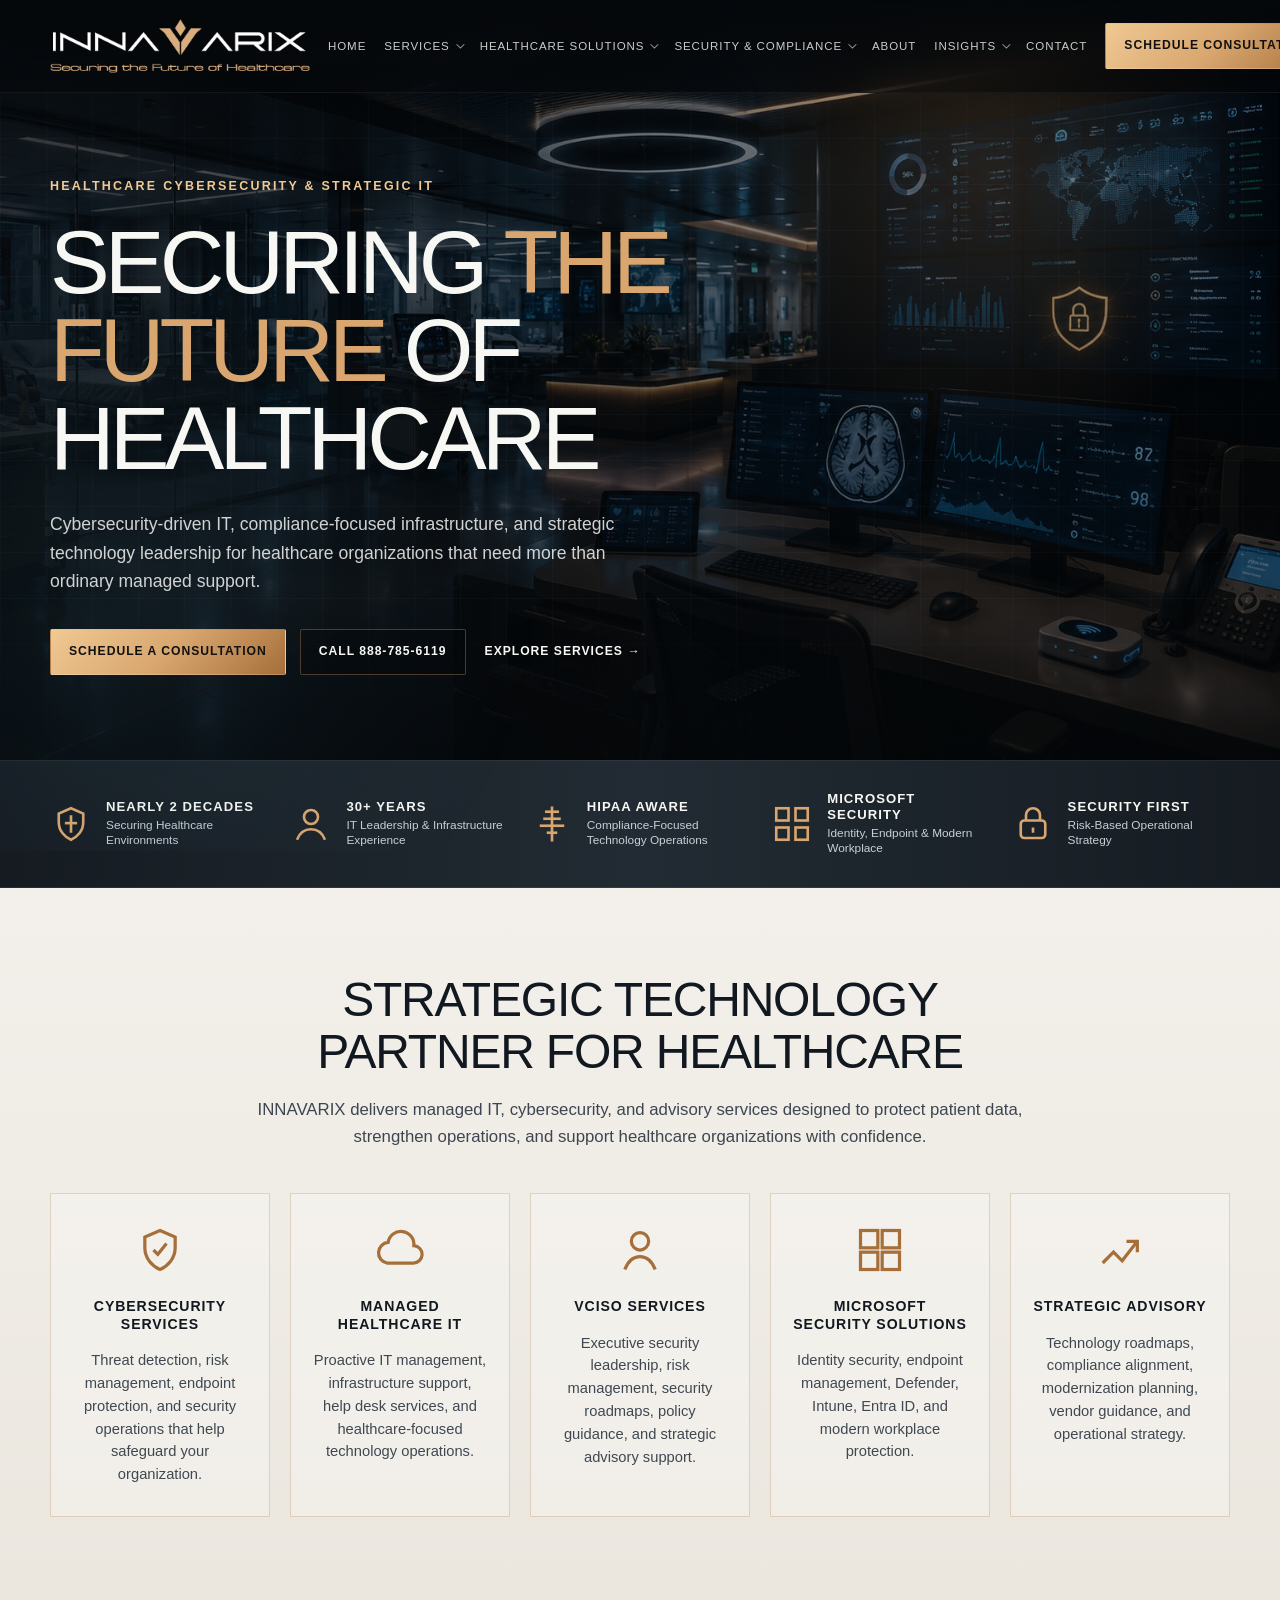
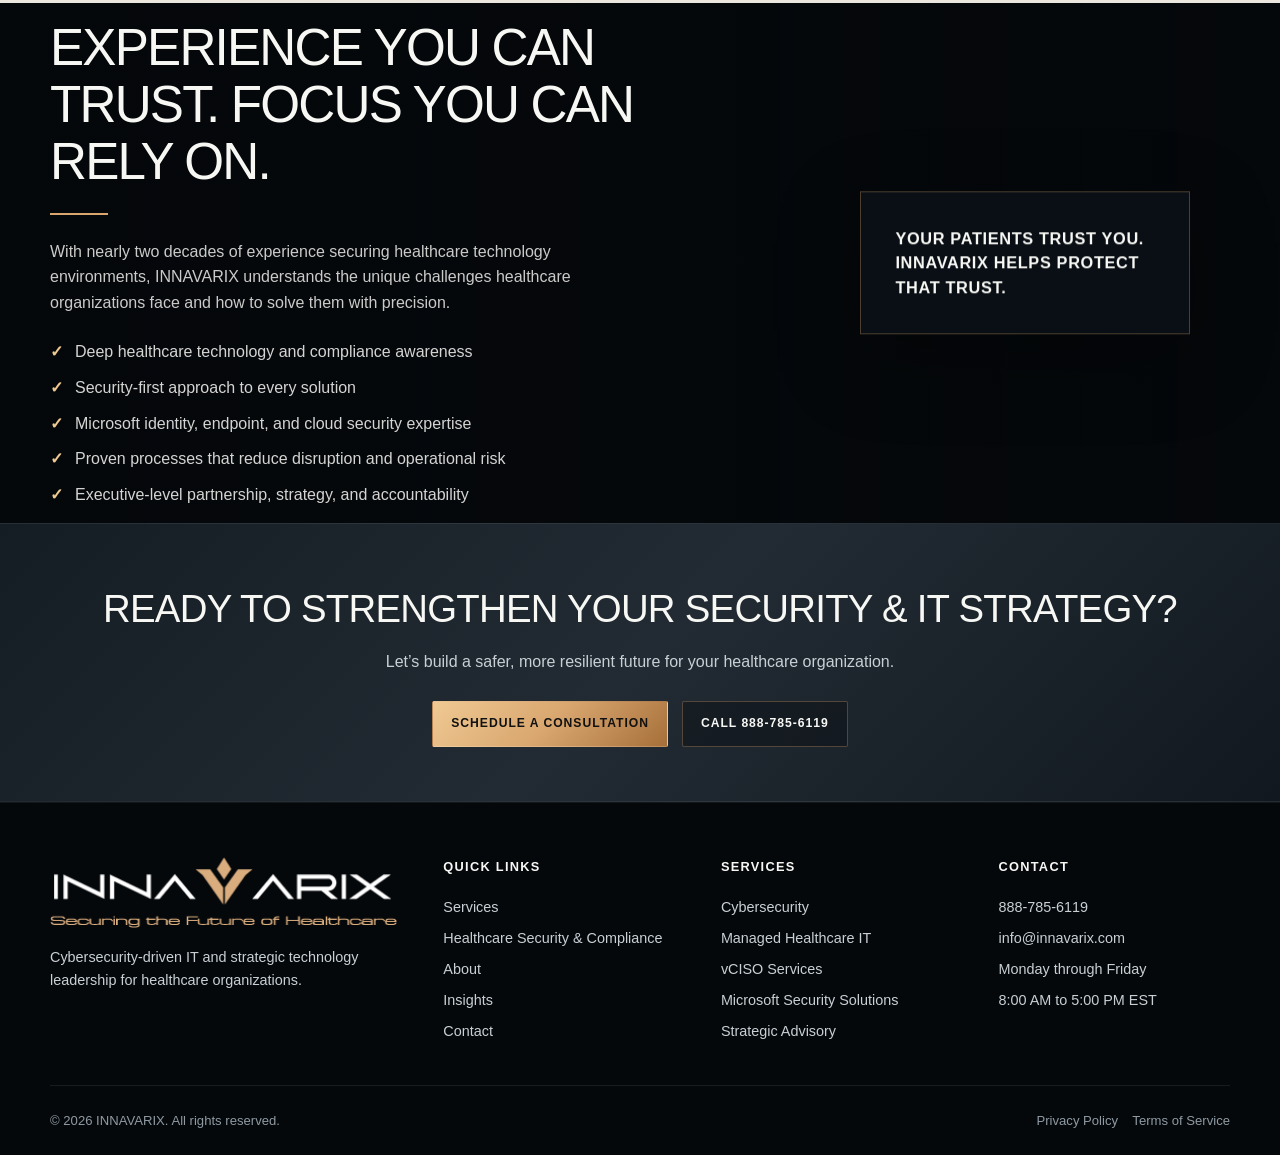
==== Innavarix/index.html @ 1530ffe9 "Update index.html" ====
<!DOCTYPE html>
<html lang="en">
<head>
  <meta charset="UTF-8" />
  <meta name="viewport" content="width=device-width, initial-scale=1.0" />
  <title>INNAVARIX | Securing the Future of Healthcare</title>
  <link rel="stylesheet" href="style.css" />
</head>
<body>
  <div class="page">
    <header class="topbar">
      <div class="container nav">
        <a class="brand" href="#top" aria-label="INNAVARIX home">
          <img src="images/header_logo.png" alt="INNAVARIX" style="width: 100%; max-width: 360px; height: auto; object-fit: contain;" />
        </a>

        <nav class="nav-links" aria-label="Primary navigation">
          <div class="nav-item simple">
            <a class="nav-link no-arrow" href="#top">Home</a>
          </div>

          <div class="nav-item">
            <a class="nav-link" href="#services">Services</a>
            <div class="mega-menu" role="menu" aria-label="Services menu">
              <div class="mega-grid">
                <div class="mega-column">
                  <h3>Managed Healthcare IT</h3>
                  <p>Operational support for secure, reliable healthcare environments.</p>
                  <a href="#services">Infrastructure Management</a>
                  <a href="#services">Help Desk & Support</a>
                  <a href="#services">Microsoft 365 Management</a>
                  <a href="#services">Endpoint Management</a>
                </div>
                <div class="mega-column">
                  <h3>Cybersecurity Services</h3>
                  <p>Security operations designed to reduce risk and protect continuity.</p>
                  <a href="#services">Endpoint Security</a>
                  <a href="#services">Threat Detection</a>
                  <a href="#services">Vulnerability Management</a>
                  <a href="#services">Email Security</a>
                </div>
                <div class="mega-column">
                  <h3>Microsoft Security</h3>
                  <p>Identity, endpoint, and cloud controls across the Microsoft ecosystem.</p>
                  <a href="#services">Microsoft Entra ID</a>
                  <a href="#services">Microsoft Intune</a>
                  <a href="#services">Microsoft Defender</a>
                  <a href="#services">Conditional Access</a>
                </div>
                <div class="mega-column">
                  <h3>Strategic Advisory</h3>
                  <p>Executive security guidance for healthcare leadership teams.</p>
                  <a href="#services">vCISO Services</a>
                  <a href="#services">Risk Assessments</a>
                  <a href="#services">Security Roadmaps</a>
                  <a href="#services">Compliance Guidance</a>
                </div>
              </div>
            </div>
          </div>

          <div class="nav-item">
            <a class="nav-link" href="#services">Healthcare Solutions</a>
            <div class="mega-menu" role="menu" aria-label="Healthcare solutions menu">
              <div class="mega-grid">
                <div class="mega-column">
                  <h3>Practice Types</h3>
                  <p>Focused support for healthcare organizations with operational risk.</p>
                  <a href="#services">Dental Practices</a>
                  <a href="#services">Outpatient Clinics</a>
                  <a href="#services">Specialty Healthcare</a>
                  <a href="#services">Behavioral Health</a>
                </div>
                <div class="mega-column">
                  <h3>Operating Models</h3>
                  <p>Technology leadership for growing and distributed organizations.</p>
                  <a href="#services">Multi-Location Practices</a>
                  <a href="#services">Executive Healthcare Groups</a>
                  <a href="#services">Ambulatory Services</a>
                  <a href="#services">Healthcare Administration</a>
                </div>
                <div class="mega-column">
                  <h3>Healthcare Challenges</h3>
                  <p>Practical solutions for security, workflow, and compliance pressure.</p>
                  <a href="#security">Patient Data Protection</a>
                  <a href="#security">Secure Remote Access</a>
                  <a href="#security">Legacy Modernization</a>
                  <a href="#security">Clinical Uptime</a>
                </div>
                <div class="mega-column">
                  <h3>Technology Focus</h3>
                  <p>Secure foundations for modern healthcare operations.</p>
                  <a href="#services">Identity Security</a>
                  <a href="#services">Endpoint Visibility</a>
                  <a href="#services">Cloud Modernization</a>
                  <a href="#services">Vendor Coordination</a>
                </div>
              </div>
            </div>
          </div>

          <div class="nav-item">
            <a class="nav-link" href="#security">Security & Compliance</a>
            <div class="mega-menu" role="menu" aria-label="Security and compliance menu">
              <div class="mega-grid">
                <div class="mega-column">
                  <h3>Compliance Alignment</h3>
                  <p>Security-first operations designed for regulated healthcare environments.</p>
                  <a href="#security">HIPAA Awareness</a>
                  <a href="#security">HITECH Considerations</a>
                  <a href="#security">NIST CSF 2.0 Alignment</a>
                  <a href="#security">Policy Documentation</a>
                </div>
                <div class="mega-column">
                  <h3>Identity Protection</h3>
                  <p>Access controls that reduce account compromise and privilege risk.</p>
                  <a href="#security">MFA Strategy</a>
                  <a href="#security">Conditional Access</a>
                  <a href="#security">Least Privilege</a>
                  <a href="#security">Entra ID Governance</a>
                </div>
                <div class="mega-column">
                  <h3>Security Operations</h3>
                  <p>Visibility, monitoring, and risk reduction across endpoints and users.</p>
                  <a href="#security">Endpoint Security</a>
                  <a href="#security">Vulnerability Management</a>
                  <a href="#security">Email Protection</a>
                  <a href="#security">Threat Visibility</a>
                </div>
                <div class="mega-column">
                  <h3>Resilience</h3>
                  <p>Preparedness for disruption, recovery, and operational continuity.</p>
                  <a href="#security">Business Continuity</a>
                  <a href="#security">Backup Strategy</a>
                  <a href="#security">Incident Readiness</a>
                  <a href="#security">Risk Reduction</a>
                </div>
              </div>
            </div>
          </div>

          <div class="nav-item simple">
            <a class="nav-link no-arrow" href="#about">About</a>
          </div>

          <div class="nav-item">
            <a class="nav-link" href="#insights">Insights</a>
            <div class="mega-menu" role="menu" aria-label="Insights menu">
              <div class="mega-grid">
                <div class="mega-column">
                  <h3>Healthcare Security</h3>
                  <p>Guidance for protecting patient trust and clinical operations.</p>
                  <a href="#insights">Healthcare Cybersecurity</a>
                  <a href="#insights">Ransomware Preparedness</a>
                  <a href="#insights">Identity Protection</a>
                  <a href="#insights">Endpoint Security</a>
                </div>
                <div class="mega-column">
                  <h3>Compliance Resources</h3>
                  <p>Practical context for healthcare security and compliance planning.</p>
                  <a href="#insights">HIPAA Security Topics</a>
                  <a href="#insights">Risk Management</a>
                  <a href="#insights">Policy Guidance</a>
                  <a href="#insights">Security Assessments</a>
                </div>
                <div class="mega-column">
                  <h3>Microsoft Security</h3>
                  <p>Identity, endpoint, and cloud security insights.</p>
                  <a href="#insights">Microsoft 365 Security</a>
                  <a href="#insights">Intune Guidance</a>
                  <a href="#insights">Defender Guidance</a>
                  <a href="#insights">Conditional Access</a>
                </div>
                <div class="mega-column">
                  <h3>Executive Guidance</h3>
                  <p>Security leadership topics for decision makers.</p>
                  <a href="#insights">vCISO Topics</a>
                  <a href="#insights">Security Roadmaps</a>
                  <a href="#insights">Budget Planning</a>
                  <a href="#insights">Vendor Risk</a>
                </div>
              </div>
            </div>
          </div>

          <div class="nav-item simple">
            <a class="nav-link no-arrow" href="#contact">Contact</a>
          </div>
        </nav>

        <div class="nav-actions">
          <a class="button gold" href="#consultation">Schedule Consultation</a>
        </div>

        <button class="mobile-toggle" id="mobileMenuToggle" aria-label="Open menu" aria-expanded="false" aria-controls="mobileMenu">Menu</button>
      </div>

      <nav class="mobile-menu" id="mobileMenu" aria-label="Mobile navigation">
        <a class="mobile-menu-link" href="#top">Home</a>

        <div class="mobile-accordion">
          <button class="mobile-accordion-trigger" type="button" aria-expanded="false">Services</button>
          <div class="mobile-submenu">
            <a href="#services">Managed Healthcare IT</a>
            <a href="#services">Cybersecurity Services</a>
            <a href="#services">Microsoft Security Solutions</a>
            <a href="#services">vCISO Services</a>
            <a href="#services">Strategic Advisory</a>
          </div>
        </div>

        <div class="mobile-accordion">
          <button class="mobile-accordion-trigger" type="button" aria-expanded="false">Healthcare Solutions</button>
          <div class="mobile-submenu">
            <a href="#services">Dental Practices</a>
            <a href="#services">Outpatient Clinics</a>
            <a href="#services">Specialty Healthcare</a>
            <a href="#services">Multi-Location Healthcare</a>
            <a href="#services">Secure Modernization</a>
          </div>
        </div>

        <div class="mobile-accordion">
          <button class="mobile-accordion-trigger" type="button" aria-expanded="false">Security & Compliance</button>
          <div class="mobile-submenu">
            <a href="#security">HIPAA Awareness</a>
            <a href="#security">HITECH Considerations</a>
            <a href="#security">Identity Security</a>
            <a href="#security">MFA & Conditional Access</a>
            <a href="#security">Vulnerability Management</a>
            <a href="#security">Business Continuity</a>
          </div>
        </div>

        <a class="mobile-menu-link" href="#about">About</a>

        <div class="mobile-accordion">
          <button class="mobile-accordion-trigger" type="button" aria-expanded="false">Insights</button>
          <div class="mobile-submenu">
            <a href="#insights">Healthcare Security</a>
            <a href="#insights">Microsoft Security</a>
            <a href="#insights">Compliance Resources</a>
            <a href="#insights">Executive Guidance</a>
          </div>
        </div>

        <a class="mobile-menu-link" href="#contact">Contact</a>
        <a class="button gold mobile-cta" href="#consultation">Schedule Consultation</a>
      </nav>
      </div>
    </header>

    <main id="top">
      <section class="hero" aria-label="INNAVARIX homepage hero">
        <div class="container">
          <div class="hero-inner">
            <div class="eyebrow">Healthcare Cybersecurity & Strategic IT</div>
            <h1>Securing <span>The Future</span> of Healthcare</h1>
            <p class="hero-copy">Cybersecurity-driven IT, compliance-focused infrastructure, and strategic technology leadership for healthcare organizations that need more than ordinary managed support.</p>
            <div class="hero-actions">
              <a class="button gold" href="#consultation">Schedule a Consultation</a>
              <a class="button outline" href="tel:18887856119">Call 888-785-6119</a>
              <a class="button text" href="#services">Explore Services →</a>
            </div>
          </div>
        </div>
      </section>

      <section class="trust-bar" aria-label="Trust and credibility highlights">
        <div class="container trust-grid">
          <div class="trust-item">
            <svg class="trust-icon" viewBox="0 0 24 24" fill="none" stroke="currentColor" stroke-width="1.5"><path d="M12 3l7 3v5c0 5-3.5 8.5-7 10-3.5-1.5-7-5-7-10V6l7-3z"/><path d="M12 7v10"/><path d="M8.5 11.5h7"/></svg>
            <div><strong>Nearly 2 Decades</strong><span>Securing Healthcare Environments</span></div>
          </div>
          <div class="trust-item">
            <svg class="trust-icon" viewBox="0 0 24 24" fill="none" stroke="currentColor" stroke-width="1.5"><circle cx="12" cy="8" r="4"/><path d="M4 21c1.5-4 4.2-6 8-6s6.5 2 8 6"/></svg>
            <div><strong>30+ Years</strong><span>IT Leadership & Infrastructure Experience</span></div>
          </div>
          <div class="trust-item">
            <svg class="trust-icon" viewBox="0 0 24 24" fill="none" stroke="currentColor" stroke-width="1.5"><path d="M12 2v20"/><path d="M8 5h8"/><path d="M7 9h10"/><path d="M5 13h14"/><path d="M9 17h6"/></svg>
            <div><strong>HIPAA Aware</strong><span>Compliance-Focused Technology Operations</span></div>
          </div>
          <div class="trust-item">
            <svg class="trust-icon" viewBox="0 0 24 24" fill="none" stroke="currentColor" stroke-width="1.5"><rect x="3" y="3" width="7" height="7"/><rect x="14" y="3" width="7" height="7"/><rect x="3" y="14" width="7" height="7"/><rect x="14" y="14" width="7" height="7"/></svg>
            <div><strong>Microsoft Security</strong><span>Identity, Endpoint & Modern Workplace</span></div>
          </div>
          <div class="trust-item">
            <svg class="trust-icon" viewBox="0 0 24 24" fill="none" stroke="currentColor" stroke-width="1.5"><rect x="5" y="10" width="14" height="10" rx="2"/><path d="M8 10V7a4 4 0 018 0v3"/><path d="M12 14v3"/></svg>
            <div><strong>Security First</strong><span>Risk-Based Operational Strategy</span></div>
          </div>
        </div>
      </section>

      <section id="services" class="section light-section">
        <div class="container">
          <div class="section-header">
            <h2>Strategic Technology Partner for Healthcare</h2>
            <p>INNAVARIX delivers managed IT, cybersecurity, and advisory services designed to protect patient data, strengthen operations, and support healthcare organizations with confidence.</p>
          </div>

          <div class="services-grid">
            <article class="service-card">
              <svg viewBox="0 0 24 24" fill="none" stroke="currentColor" stroke-width="1.5"><path d="M12 3l7 3v5c0 5-3.5 8.5-7 10-3.5-1.5-7-5-7-10V6l7-3z"/><path d="M9 12l2 2 4-5"/></svg>
              <h3>Cybersecurity Services</h3>
              <p>Threat detection, risk management, endpoint protection, and security operations that help safeguard your organization.</p>
            </article>

            <article class="service-card">
              <svg viewBox="0 0 24 24" fill="none" stroke="currentColor" stroke-width="1.5"><path d="M6 18h12a4 4 0 00.4-8A6 6 0 006.5 8.5 4.8 4.8 0 006 18z"/></svg>
              <h3>Managed Healthcare IT</h3>
              <p>Proactive IT management, infrastructure support, help desk services, and healthcare-focused technology operations.</p>
            </article>

            <article class="service-card">
              <svg viewBox="0 0 24 24" fill="none" stroke="currentColor" stroke-width="1.5"><circle cx="12" cy="8" r="4"/><path d="M5 21c1.5-4 4-6 7-6s5.5 2 7 6"/></svg>
              <h3>vCISO Services</h3>
              <p>Executive security leadership, risk management, security roadmaps, policy guidance, and strategic advisory support.</p>
            </article>

            <article class="service-card">
              <svg viewBox="0 0 24 24" fill="none" stroke="currentColor" stroke-width="1.5"><rect x="3" y="3" width="8" height="8"/><rect x="13" y="3" width="8" height="8"/><rect x="3" y="13" width="8" height="8"/><rect x="13" y="13" width="8" height="8"/></svg>
              <h3>Microsoft Security Solutions</h3>
              <p>Identity security, endpoint management, Defender, Intune, Entra ID, and modern workplace protection.</p>
            </article>

            <article class="service-card">
              <svg viewBox="0 0 24 24" fill="none" stroke="currentColor" stroke-width="1.5"><path d="M4 18l5-5 4 4 7-9"/><path d="M15 8h5v5"/></svg>
              <h3>Strategic Advisory</h3>
              <p>Technology roadmaps, compliance alignment, modernization planning, vendor guidance, and operational strategy.</p>
            </article>
          </div>
        </div>
      </section>

      <section id="security" class="experience">
        <div class="container">
          <div class="experience-content">
            <h2>Experience You Can Trust. Focus You Can Rely On.</h2>
            <div class="gold-line"></div>
            <p>With nearly two decades of experience securing healthcare technology environments, INNAVARIX understands the unique challenges healthcare organizations face and how to solve them with precision.</p>
            <ul class="check-list">
              <li>Deep healthcare technology and compliance awareness</li>
              <li>Security-first approach to every solution</li>
              <li>Microsoft identity, endpoint, and cloud security expertise</li>
              <li>Proven processes that reduce disruption and operational risk</li>
              <li>Executive-level partnership, strategy, and accountability</li>
            </ul>
          </div>
        </div>
        <aside class="quote-card" aria-label="Patient trust message">
          <strong>Your Patients Trust You.<br>INNAVARIX Helps Protect That Trust.</strong>
        </aside>
      </section>

      <section id="consultation" class="cta-band">
        <div class="container">
          <h2>Ready to Strengthen Your Security & IT Strategy?</h2>
          <p>Let’s build a safer, more resilient future for your healthcare organization.</p>
          <div class="cta-actions">
            <a class="button gold" href="#">Schedule a Consultation</a>
            <a class="button outline" href="tel:18887856119">Call 888-785-6119</a>
          </div>
        </div>
      </section>
    </main>

    <footer id="contact" class="footer">
      <div class="container">
        <div class="footer-grid">
          <div>
            <a class="brand" href="#top" aria-label="INNAVARIX home">
          <img src="images/header_logo.png" alt="INNAVARIX" style="width: 100%; max-width: 360px; height: auto; object-fit: contain;" />
        </a>
            <p style="margin-top: 18px; max-width: 340px;">Cybersecurity-driven IT and strategic technology leadership for healthcare organizations.</p>
          </div>

          <div>
            <h4>Quick Links</h4>
            <ul>
              <li><a href="#services">Services</a></li>
              <li><a href="#security">Healthcare Security & Compliance</a></li>
              <li><a href="#about">About</a></li>
              <li><a href="#insights">Insights</a></li>
              <li><a href="#contact">Contact</a></li>
            </ul>
          </div>

          <div>
            <h4>Services</h4>
            <ul>
              <li>Cybersecurity</li>
              <li>Managed Healthcare IT</li>
              <li>vCISO Services</li>
              <li>Microsoft Security Solutions</li>
              <li>Strategic Advisory</li>
            </ul>
          </div>

          <div>
            <h4>Contact</h4>
            <ul>
              <li><a href="tel:18887856119">888-785-6119</a></li>
              <li><a href="mailto:info@innavarix.com">info@innavarix.com</a></li>
              <li>Monday through Friday</li>
              <li>8:00 AM to 5:00 PM EST</li>
            </ul>
          </div>
        </div>

        <div class="footer-bottom">
          <span>© 2026 INNAVARIX. All rights reserved.</span>
          <span>Privacy Policy&nbsp;&nbsp;&nbsp; Terms of Service</span>
        </div>
      </div>
    </footer
---- Innavarix/style.css ----
/* =========================================================
   INNAVARIX
   Securing the Future of Healthcare
   Global Stylesheet
========================================================= */

:root {
  --black: #05080b;
  --charcoal: #0c1218;
  --graphite: #151d24;
  --slate: #26323c;
  --white: #f7f7f4;
  --muted: #c8d0d5;
  --soft: #8f9aa3;
  --gold: #d9a66f;
  --gold-soft: #f0c993;
  --gold-dark: #a66f39;
  --line: rgba(217, 166, 111, 0.32);
  --glass: rgba(8, 13, 18, 0.72);
}

* {
  box-sizing: border-box;
  margin: 0;
  padding: 0;
}

html {
  scroll-behavior: smooth;
}

body {
  font-family: "Inter", "Segoe UI", Arial, sans-serif;
  background: var(--black);
  color: var(--white);
  line-height: 1.6;
  overflow-x: hidden;
  width: 100%;
}

a {
  color: inherit;
  text-decoration: none;
}

img {
  max-width: 100%;
  display: block;
}

.page {
  overflow-x: hidden;
  width: 100%;
  background:
    radial-gradient(circle at 72% 12%, rgba(217, 166, 111, 0.14), transparent 30%),
    radial-gradient(circle at 12% 18%, rgba(40, 92, 120, 0.16), transparent 34%),
    var(--black);
}

.container {
  width: min(1180px, calc(100% - 48px));
  margin: 0 auto;
}

.topbar {
  position: fixed;
  top: 0;
  left: 0;
  right: 0;
  z-index: 100;
  background: linear-gradient(to bottom, rgba(5, 8, 11, 0.94), rgba(5, 8, 11, 0.58));
  backdrop-filter: blur(14px);
  border-bottom: 1px solid rgba(255, 255, 255, 0.06);
}

.nav {
  min-height: 92px;
  display: flex;
  align-items: center;
  justify-content: space-between;
  gap: 18px;
}

.brand {
  display: flex;
  align-items: center;
  gap: 14px;
  min-width: 260px;
}

.nav-links {
  display: flex;
  align-items: center;
  gap: 18px;
  font-size: 0.72rem;
  letter-spacing: 0.08em;
  text-transform: uppercase;
  color: rgba(247, 247, 244, 0.82);
}

.nav-item {
  position: relative;
  display: flex;
  align-items: center;
  min-height: 92px;
}

.nav-link {
  display: inline-flex;
  align-items: center;
  gap: 6px;
  transition: color 180ms ease;
  white-space: nowrap;
}

.nav-link::after {
  content: "";
  width: 5px;
  height: 5px;
  border-right: 1px solid currentColor;
  border-bottom: 1px solid currentColor;
  transform: rotate(45deg) translateY(-2px);
  opacity: 0.72;
}

.nav-link.no-arrow::after {
  display: none;
}

.nav-link:hover,
.nav-item:hover .nav-link {
  color: var(--gold-soft);
}

.mega-menu {
  position: absolute;
  top: 88px;
  left: 50%;
  transform: translateX(-50%) translateY(12px);
  width: min(980px, calc(100vw - 72px));
  padding: 18px;
  background: rgba(247, 247, 244, 0.96);
  color: #121820;
  border: 1px solid rgba(217, 166, 111, 0.24);
  box-shadow: 0 28px 90px rgba(0, 0, 0, 0.35);
  opacity: 0;
  visibility: hidden;
  pointer-events: none;
  transition: opacity 180ms ease, transform 180ms ease, visibility 180ms ease;
  backdrop-filter: blur(18px);
}

.nav-item:hover .mega-menu,
.nav-item:focus-within .mega-menu {
  opacity: 1;
  visibility: visible;
  pointer-events: auto;
  transform: translateX(-50%) translateY(0);
}

.mega-grid {
  display: grid;
  grid-template-columns: repeat(4, 1fr);
  gap: 8px;
}

.mega-column {
  padding: 16px;
  background: rgba(235, 241, 244, 0.78);
  border: 1px solid rgba(17, 24, 32, 0.06);
}

.mega-column h3 {
  font-size: 0.85rem;
  line-height: 1.25;
  letter-spacing: 0.02em;
  text-transform: none;
  margin-bottom: 10px;
  color: #090d12;
}

.mega-column p {
  font-size: 0.78rem;
  line-height: 1.45;
  color: #3d4650;
  text-transform: none;
  letter-spacing: 0;
  margin-bottom: 14px;
  padding-bottom: 14px;
  border-bottom: 1px solid rgba(217, 166, 111, 0.45);
}

.mega-column a {
  display: block;
  font-size: 0.78rem;
  line-height: 1.35;
  color: #26323c;
  text-transform: none;
  letter-spacing: 0;
  padding: 8px 0;
  border-bottom: 1px solid rgba(17, 24, 32, 0.08);
  transition: color 160ms ease, padding-left 160ms ease;
}

.mega-column a:hover {
  color: var(--gold-dark);
  padding-left: 4px;
}

.nav-item.simple .mega-menu {
  display: none;
}

.nav-actions {
  display: flex;
  align-items: center;
  gap: 16px;
}

.button {
  display: inline-flex;
  align-items: center;
  justify-content: center;
  gap: 10px;
  min-height: 46px;
  padding: 0 18px;
  white-space: nowrap;
  border-radius: 2px;
  border: 1px solid var(--line);
  text-transform: uppercase;
  letter-spacing: 0.08em;
  font-size: 0.76rem;
  font-weight: 700;
  cursor: pointer;
  transition: transform 180ms ease, background 180ms ease, border-color 180ms ease, box-shadow 180ms ease;
}

.button:hover {
  transform: translateY(-1px);
}

.button.gold {
  background: linear-gradient(135deg, var(--gold-soft), var(--gold), var(--gold-dark));
  color: #111;
  border-color: rgba(255, 255, 255, 0.08);
  box-shadow: 0 0 0 rgba(217, 166, 111, 0);
}

.button.gold:hover {
  box-shadow: 0 0 24px rgba(217, 166, 111, 0.22);
}

.button.outline {
  color: var(--white);
  background: rgba(5, 8, 11, 0.34);
}

.button.text {
  border-color: transparent;
  background: transparent;
  padding-left: 4px;
  padding-right: 4px;
}

.hero {
  min-height: 760px;
  padding-top: 92px;
  position: relative;
  display: flex;
  align-items: center;
  background:
    linear-gradient(90deg, rgba(5, 8, 11, 0.78) 0%, rgba(5, 8, 11, 0.52) 42%, rgba(5, 8, 11, 0.12) 100%),
    linear-gradient(180deg, rgba(5, 8, 11, 0.08), rgba(5, 8, 11, 0.55)),
    url('images/hero-healthcare-tech.png') center right / cover no-repeat;
}

.hero::before {
  content: "";
  position: absolute;
  inset: -12%;
  background:
    radial-gradient(circle at 72% 28%, rgba(217, 166, 111, 0.16), transparent 22%),
    radial-gradient(circle at 18% 72%, rgba(70, 125, 150, 0.12), transparent 28%);
  animation: ambientDrift 18s ease-in-out infinite alternate;
  pointer-events: none;
  z-index: 1;
}

.hero::after {
  content: "";
  position: absolute;
  inset: 0;
  background:
    linear-gradient(rgba(255,255,255,0.025) 1px, transparent 1px),
    linear-gradient(90deg, rgba(255,255,255,0.025) 1px, transparent 1px);
  background-size: 46px 46px;
  mask-image: linear-gradient(to bottom, transparent, black 18%, black 78%, transparent);
  animation: gridFloat 28s linear infinite;
  pointer-events: none;
  z-index: 1;
}

@keyframes ambientDrift {
  from {
    transform: translate3d(-1.5%, -1%, 0) scale(1);
    opacity: 0.72;
  }

  to {
    transform: translate3d(1.5%, 1%, 0) scale(1.04);
    opacity: 1;
  }
}

@keyframes gridFloat {
  from {
    background-position: 0 0, 0 0;
  }

  to {
    background-position: 46px 46px, 46px 46px;
  }
}

@keyframes fadeUp {
  from {
    opacity: 0;
    transform: translateY(18px);
  }

  to {
    opacity: 1;
    transform: translateY(0);
  }
}

.hero-inner {
  position: relative;
  z-index: 2;
  width: min(720px, 100%);
  padding: 80px 0;
  animation: fadeUp 800ms ease both;
}

.eyebrow {
  color: var(--gold-soft);
  text-transform: uppercase;
  letter-spacing: 0.18em;
  font-size: 0.78rem;
  font-weight: 700;
  margin-bottom: 22px;
}

h1 {
  font-size: clamp(3.1rem, 7vw, 6.8rem);
  line-height: 0.98;
  letter-spacing: -0.055em;
  text-transform: uppercase;
  font-weight: 300;
  margin-bottom: 28px;
}

h1 span {
  color: var(--gold);
  font-weight: 400;
}

.hero-copy {
  color: rgba(247, 247, 244, 0.84);
  font-size: 1.1rem;
  max-width: 620px;
  margin-bottom: 34px;
}

.hero-actions {
  display: flex;
  align-items: center;
  flex-wrap: wrap;
  gap: 14px;
}

.floating-call {
  position: fixed;
  right: 28px;
  bottom: 28px;
  width: 68px;
  height: 68px;
  border-radius: 50%;
  z-index: 90;
  background: linear-gradient(135deg, var(--gold-soft), var(--gold), var(--gold-dark));
  color: #111;
  display: grid;
  place-items: center;
  font-size: 1.65rem;
  border: 4px solid rgba(5, 8, 11, 0.85);
  box-shadow: 0 14px 40px rgba(0, 0, 0, 0.42), 0 0 0 1px rgba(217, 166, 111, 0.5);
}

.trust-bar {
  background: linear-gradient(90deg, #151b21, #222b33, #151b21);
  border-top: 1px solid rgba(255,255,255,0.06);
  border-bottom: 1px solid rgba(255,255,255,0.08);
  padding: 30px 0;
}

.trust-grid {
  display: grid;
  grid-template-columns: repeat(5, 1fr);
  gap: 22px;
}

.trust-item {
  display: flex;
  align-items: center;
  gap: 14px;
}

.trust-icon {
  width: 42px;
  height: 42px;
  color: var(--gold);
  flex: 0 0 auto;
}

.trust-item strong {
  display: block;
  font-size: 0.82rem;
  text-transform: uppercase;
  letter-spacing: 0.08em;
  line-height: 1.25;
}

.trust-item span {
  display: block;
  color: var(--muted);
  font-size: 0.74rem;
  line-height: 1.3;
  margin-top: 2px;
}

.section {
  padding: 86px 0;
}

.light-section {
  background: linear-gradient(180deg, #f3f0eb, #ebe7df);
  color: #111820;
}

.section-header {
  text-align: center;
  max-width: 780px;
  margin: 0 auto 42px;
}

.section-header h2 {
  font-size: clamp(2rem, 4vw, 3rem);
  font-weight: 400;
  line-height: 1.1;
  text-transform: uppercase;
  letter-spacing: -0.025em;
  margin-bottom: 18px;
}

.section-header p {
  color: #3d4650;
  font-size: 1.05rem;
}

.services-grid {
  display: grid;
  grid-template-columns: repeat(5, 1fr);
  gap: 20px;
}

.service-card {
  min-height: 260px;
  padding: 30px 22px;
  border: 1px solid rgba(166, 111, 57, 0.25);
  background: rgba(255,255,255,0.28);
  text-align: center;
  display: flex;
  flex-direction: column;
  align-items: center;
  justify-content: flex-start;
  transition: transform 180ms ease, box-shadow 180ms ease, border-color 180ms ease, background 180ms ease;
  animation: fadeUp 700ms ease both;
}

.service-card:hover {
  transform: translateY(-4px);
  border-color: rgba(166, 111, 57, 0.56);
  box-shadow: 0 20px 50px rgba(13, 18, 24, 0.12);
}

.service-card svg {
  width: 52px;
  height: 52px;
  color: var(--gold-dark);
  margin-bottom: 22px;
}

.service-card h3 {
  font-size: 0.88rem;
  line-height: 1.25;
  text-transform: uppercase;
  letter-spacing: 0.065em;
  margin-bottom: 16px;
}

.service-card p {
  color: #3f4851;
  font-size: 0.92rem;
  line-height: 1.55;
}

.experience {
  position: relative;
  background:
    linear-gradient(90deg, rgba(5, 8, 11, 0.96), rgba(5, 8, 11, 0.78) 42%, rgba(5, 8, 11, 0.34)),
    url('https://images.unsplash.com/photo-1576091160550-2173dba999ef?auto=format&fit=crop&w=2200&q=80') center right / cover no-repeat;
  min-height: 520px;
  display: flex;
  align-items: center;
}

.experience-content {
  max-width: 620px;
}

.experience h2 {
  font-size: clamp(2rem, 4vw, 3.3rem);
  line-height: 1.12;
  font-weight: 350;
  text-transform: uppercase;
  letter-spacing: -0.035em;
  margin-bottom: 22px;
}

.gold-line {
  width: 58px;
  height: 2px;
  background: var(--gold);
  margin-bottom: 24px;
}

.experience p {
  color: rgba(247, 247, 244, 0.82);
  margin-bottom: 24px;
  max-width: 540px;
}

.check-list {
  list-style: none;
  display: grid;
  gap: 10px;
  color: rgba(247, 247, 244, 0.86);
}

.check-list li::before {
  content: "✓";
  color: var(--gold-soft);
  margin-right: 12px;
  font-weight: 700;
}

.quote-card {
  position: absolute;
  right: min(7vw, 90px);
  top: 50%;
  transform: translateY(-50%);
  width: 330px;
  padding: 34px;
  background: rgba(12, 18, 24, 0.82);
  border: 1px solid var(--line);
  box-shadow: 0 24px 80px rgba(0,0,0,0.35);
  backdrop-filter: blur(12px);
}

.quote-card strong {
  display: block;
  font-size: 1.02rem;
  line-height: 1.5;
  text-transform: uppercase;
  letter-spacing: 0.04em;
  max-width: 100%;
  text-align: left;
}

.cta-band {
  background: linear-gradient(135deg, #151d24, #222b33, #111820);
  border-top: 1px solid rgba(255,255,255,0.06);
  border-bottom: 1px solid rgba(255,255,255,0.06);
  padding: 54px 0;
  text-align: center;
}

.cta-band h2 {
  font-size: clamp(1.7rem, 3vw, 2.5rem);
  font-weight: 350;
  text-transform: uppercase;
  letter-spacing: -0.02em;
  margin-bottom: 10px;
}

.cta-band p {
  color: var(--muted);
  margin-bottom: 26px;
}

.cta-actions {
  display: flex;
  justify-content: center;
  gap: 14px;
  flex-wrap: wrap;
}

.footer {
  background: #05080b;
  padding: 54px 0 24px;
  border-top: 1px solid rgba(255,255,255,0.06);
}

.footer-grid {
  display: grid;
  grid-template-columns: 1.5fr 1fr 1fr 1fr;
  gap: 46px;
  margin-bottom: 42px;
}

.footer h4 {
  color: var(--white);
  font-size: 0.8rem;
  text-transform: uppercase;
  letter-spacing: 0.1em;
  margin-bottom: 18px;
}

.footer p,
.footer a,
.footer li {
  color: var(--muted);
  font-size: 0.9rem;
}

.footer ul {
  list-style: none;
  display: grid;
  gap: 8px;
}

.footer-bottom {
  display: flex;
  justify-content: space-between;
  gap: 20px;
  padding-top: 24px;
  border-top: 1px solid rgba(255,255,255,0.08);
  color: var(--soft);
  font-size: 0.82rem;
}

.mobile-toggle {
  display: none;
  color: var(--white);
  border: 1px solid rgba(255,255,255,0.16);
  background: rgba(255,255,255,0.04);
  padding: 10px 12px;
  cursor: pointer;
  text-transform: uppercase;
  letter-spacing: 0.08em;
  font-size: 0.72rem;
  z-index: 120;
}

.mobile-menu {
  display: none;
  position: fixed;
  top: 92px;
  left: 0;
  right: 0;
  z-index: 99;
  background: rgba(5, 8, 11, 0.97);
  border-top: 1px solid rgba(255, 255, 255, 0.06);
  border-bottom: 1px solid rgba(217, 166, 111, 0.22);
  backdrop-filter: blur(16px);
  padding: 18px 24px 24px;
  transform: translateY(-12px);
  opacity: 0;
  pointer-events: none;
  transition: opacity 180ms ease, transform 180ms ease;
}

.mobile-menu.open {
  opacity: 1;
  transform: translateY(0);
  pointer-events: auto;
}

.mobile-menu a {
  display: block;
  color: rgba(247, 247, 244, 0.88);
  text-decoration: none;
}

.mobile-menu a:hover {
  color: var(--gold-soft);
}

.mobile-menu-link,
.mobile-accordion-trigger {
  width: 100%;
  display: flex;
  align-items: center;
  justify-content: space-between;
  gap: 14px;
  padding: 14px 0;
  color: rgba(247, 247, 244, 0.9);
  background: transparent;
  border: none;
  border-bottom: 1px solid rgba(255, 255, 255, 0.08);
  text-align: left;
  text-transform: uppercase;
  letter-spacing: 0.08em;
  font-size: 0.82rem;
  font-family: inherit;
  cursor: pointer;
}

.mobile-accordion-trigger::after {
  content: "+";
  color: var(--gold-soft);
  font-size: 1.05rem;
  line-height: 1;
  transition: transform 180ms ease;
}

.mobile-accordion.open .mobile-accordion-trigger::after {
  content: "−";
}

.mobile-submenu {
  max-height: 0;
  overflow: hidden;
  opacity: 0;
  transition: max-height 220ms ease, opacity 180ms ease;
  border-bottom: 1px solid rgba(217, 166, 111, 0.16);
}

.mobile-accordion.open .mobile-submenu {
  max-height: 520px;
  opacity: 1;
}

.mobile-submenu a {
  padding: 10px 0 10px 16px;
  color: rgba(200, 208, 213, 0.92);
  font-size: 0.82rem;
  border-bottom: 1px solid rgba(255, 255, 255, 0.045);
}

.mobile-submenu a:last-child {
  border-bottom: none;
}

.mobile-menu .mobile-cta {
  margin-top: 18px;
  text-align: center;
  color: #111;
  border-bottom: none;
}

@media (max-width: 1100px) {
  .nav-links,
  .nav-actions {
    display: none;
  }

  .mobile-menu {
    display: block;
  }

  .mega-menu {
    display: none;
  }

  .mobile-toggle {
    display: inline-flex;
  }

  .trust-grid,
  .services-grid {
    grid-template-columns: repeat(2, 1fr);
  }

  .quote-card {
    display: none;
  }
}

@media (max-width: 720px) {
  .container {
    width: min(100% - 32px, 1180px);
  }

  .hero {
    min-height: 700px;
  }

  .trust-grid,
  .services-grid,
  .footer-grid {
    grid-template-columns: 1fr;
  }

  .hero-actions,
  .cta-actions {
    align-items: stretch;
    flex-direction: column;
  }

  .button {
    width: 100%;
  }

  .footer-bottom {
    flex-direction: column;
  }
}
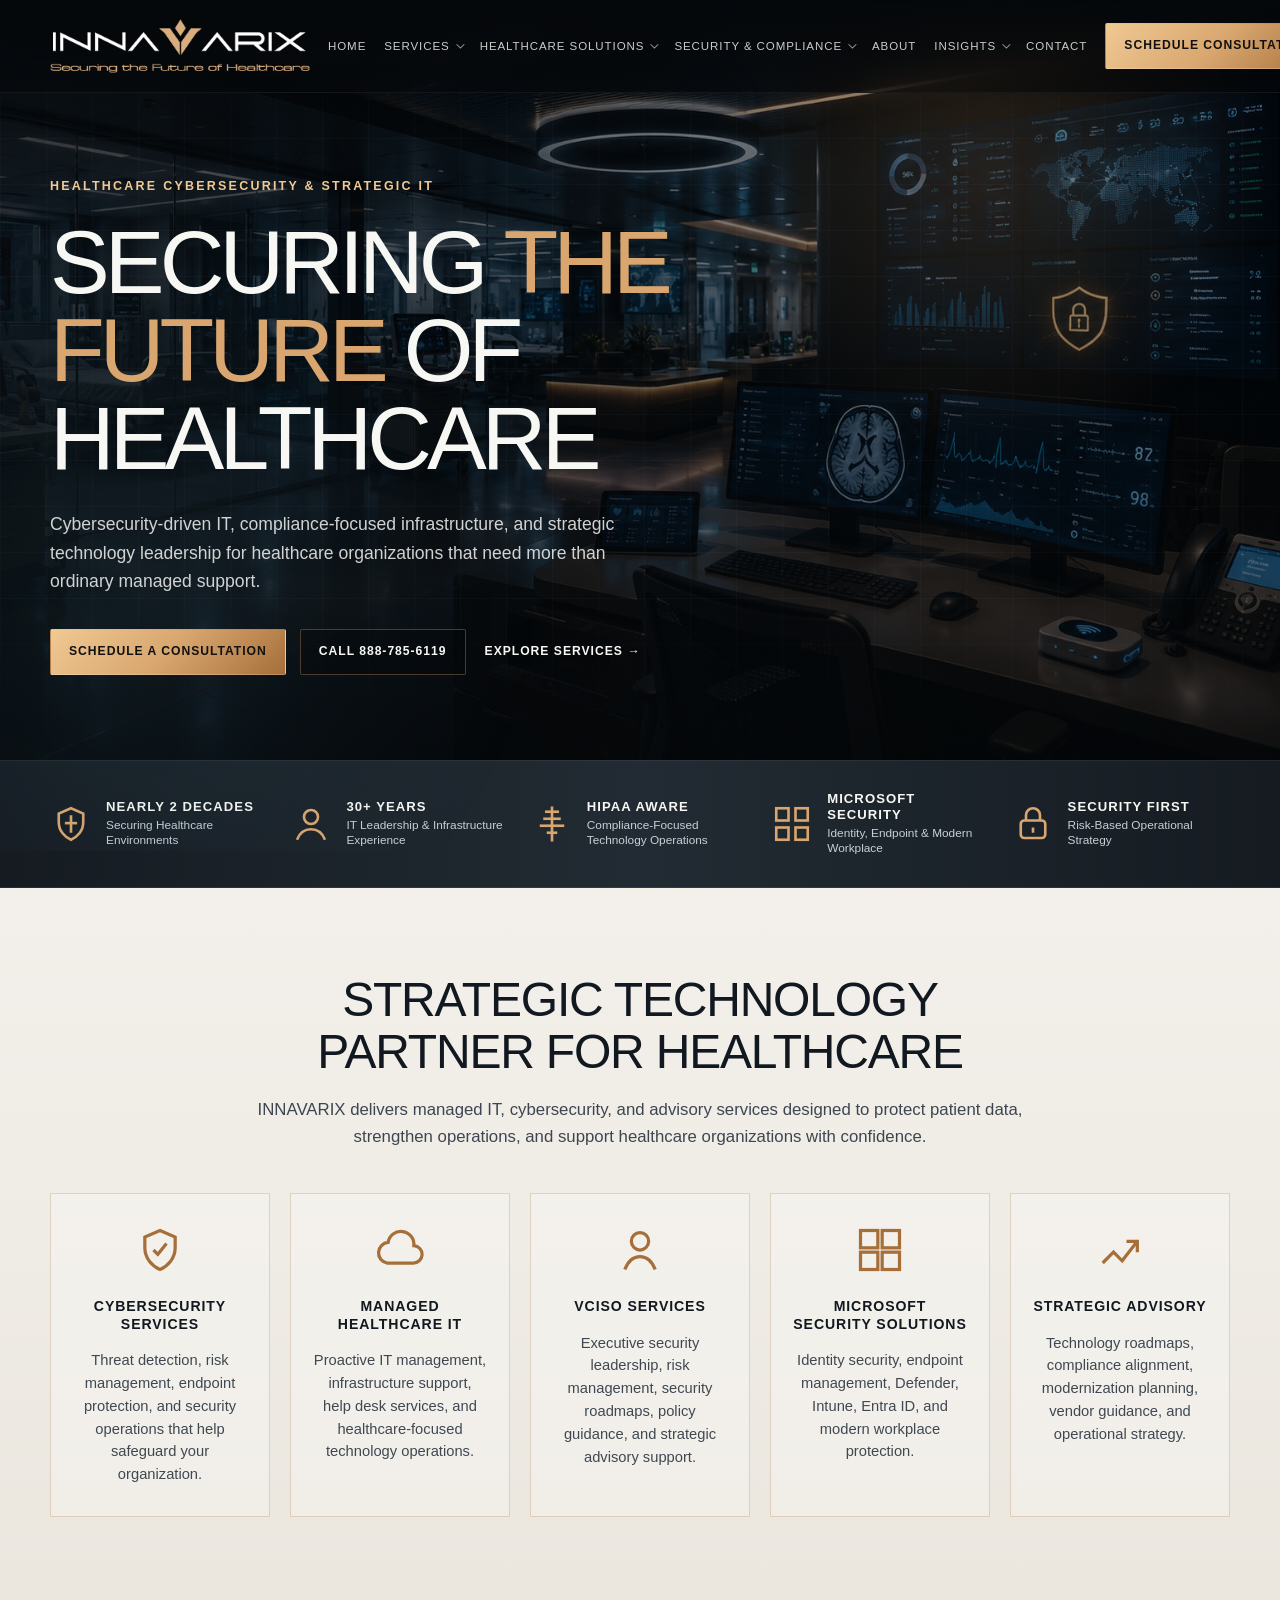
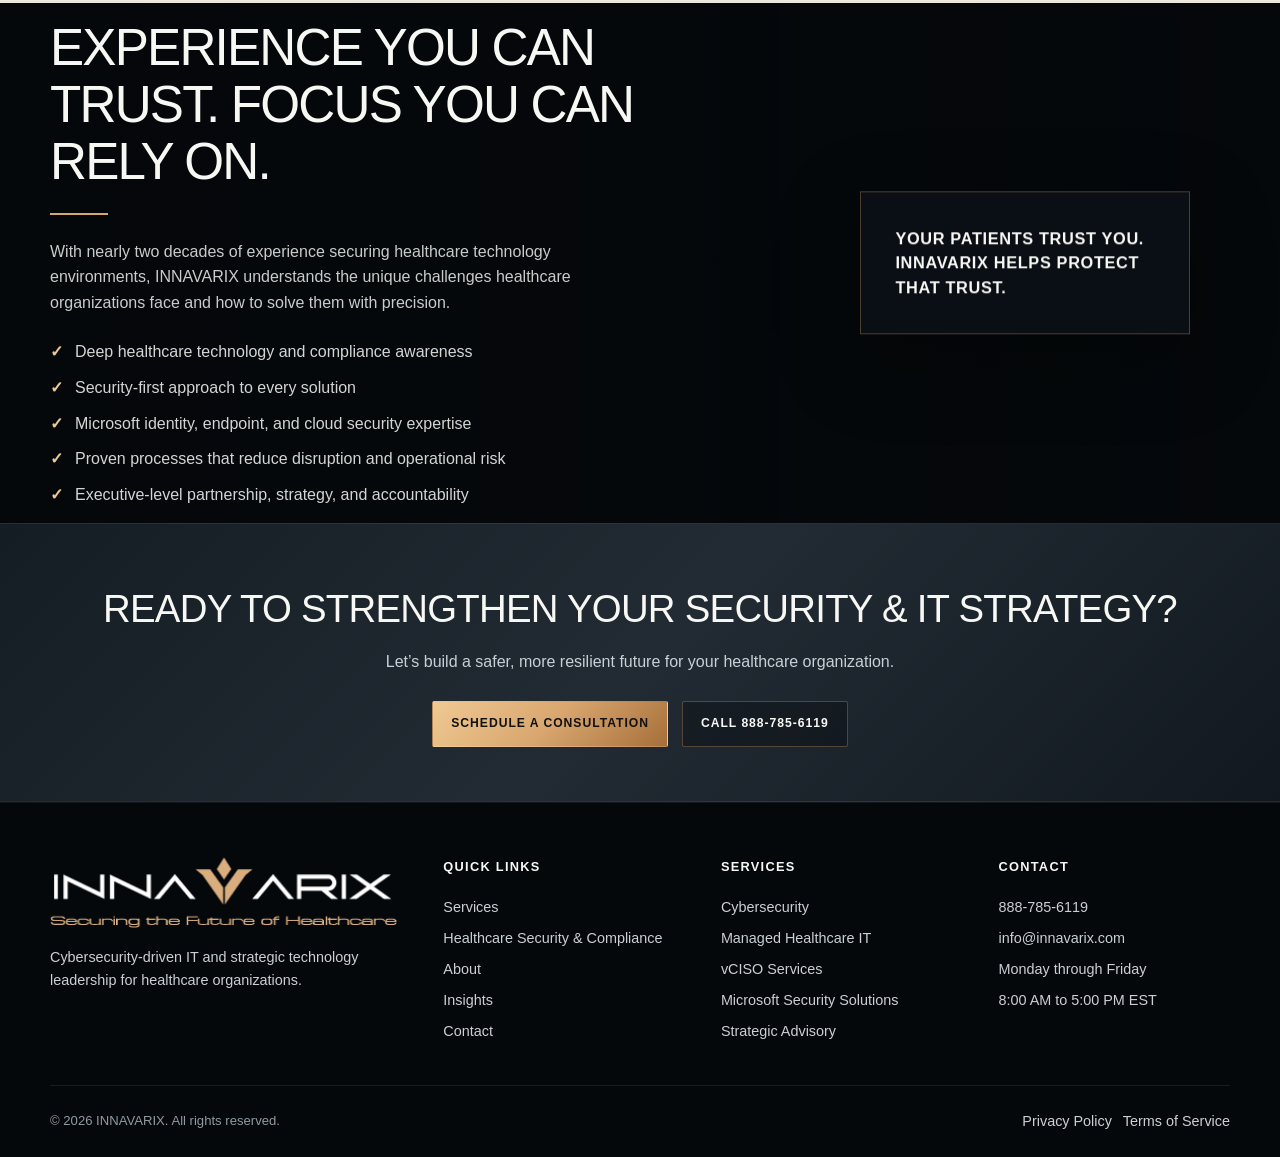
==== commit 5a32a646: "Update index.html" ====
--- a/Innavarix/index.html
+++ b/Innavarix/index.html
@@ -409,7 +409,7 @@
 
         <div class="footer-bottom">
           <span>© 2026 INNAVARIX. All rights reserved.</span>
-          <span>Privacy Policy&nbsp;&nbsp;&nbsp; Terms of Service</span>
+          <span><a href="privacy.html">Privacy Policy</a>&nbsp;&nbsp;&nbsp;<a href="terms.html">Terms of Service</a></span>
         </div>
       </div>
     </footer
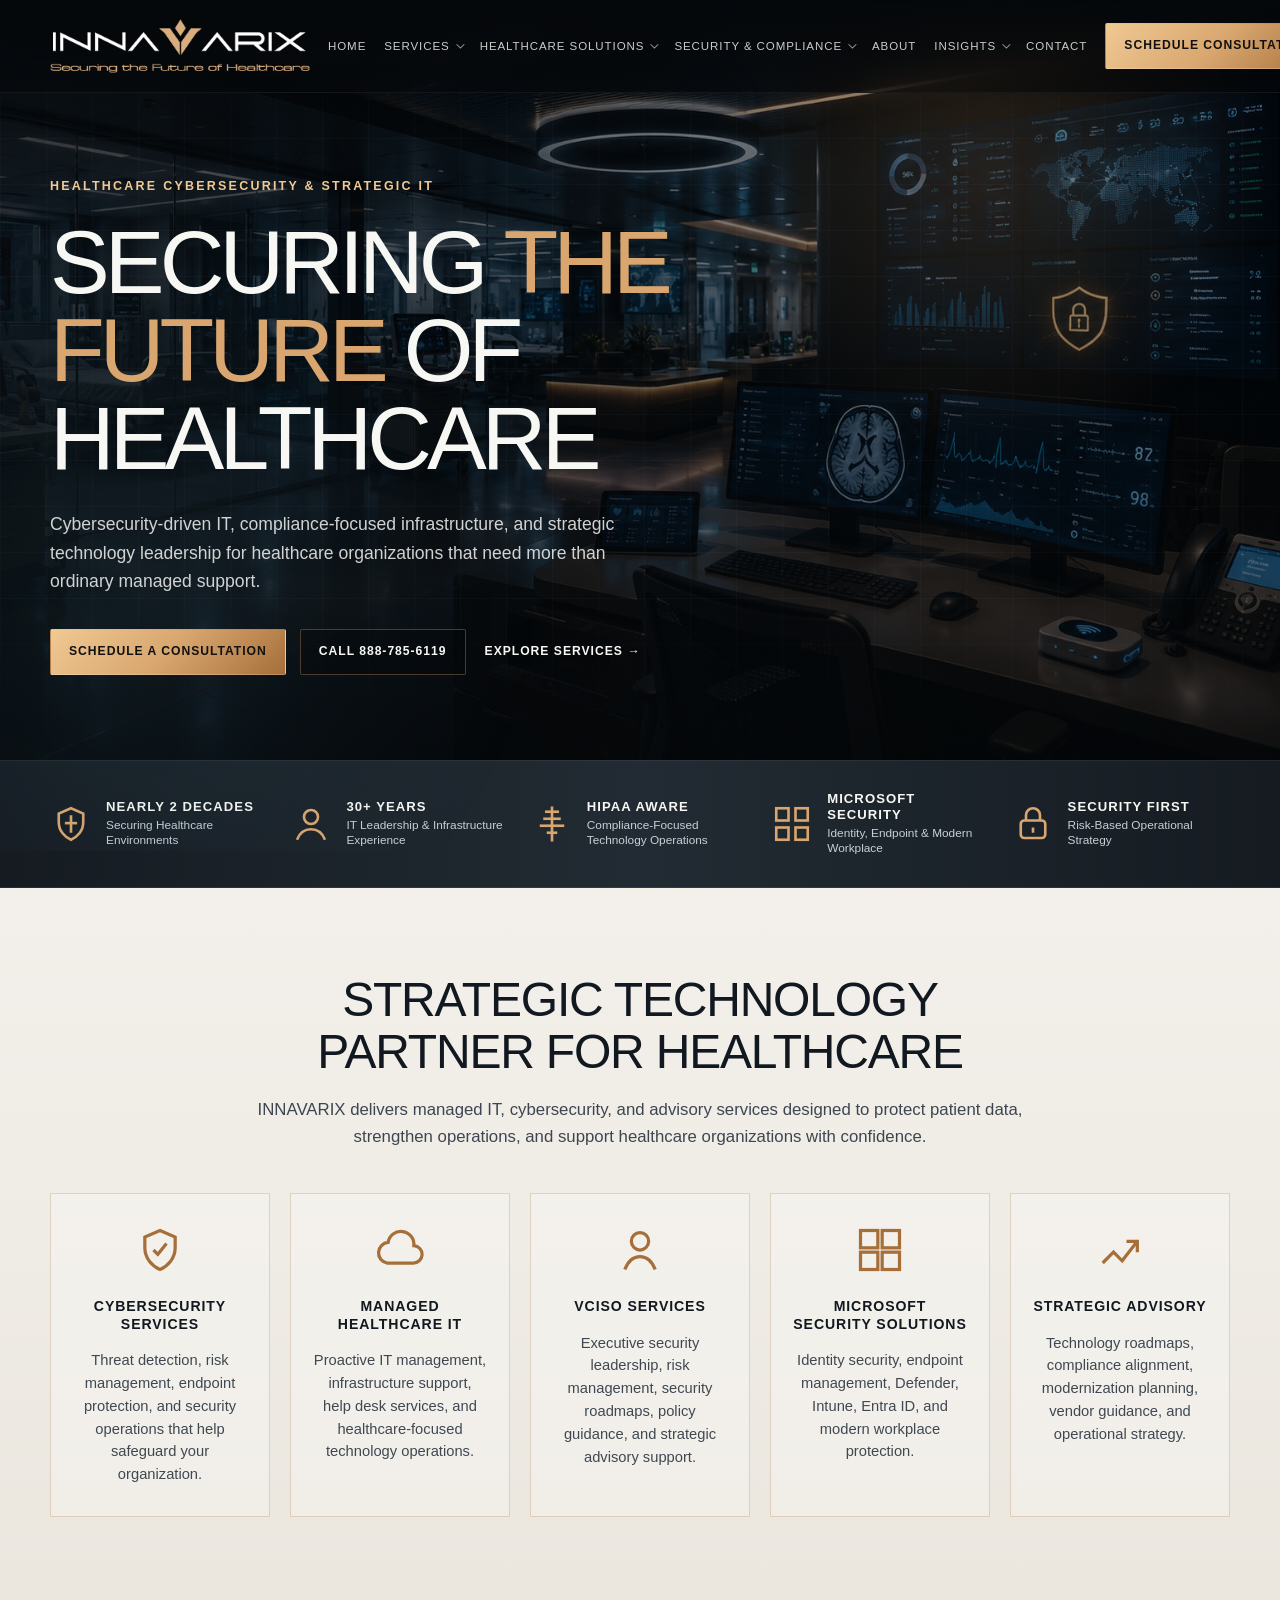
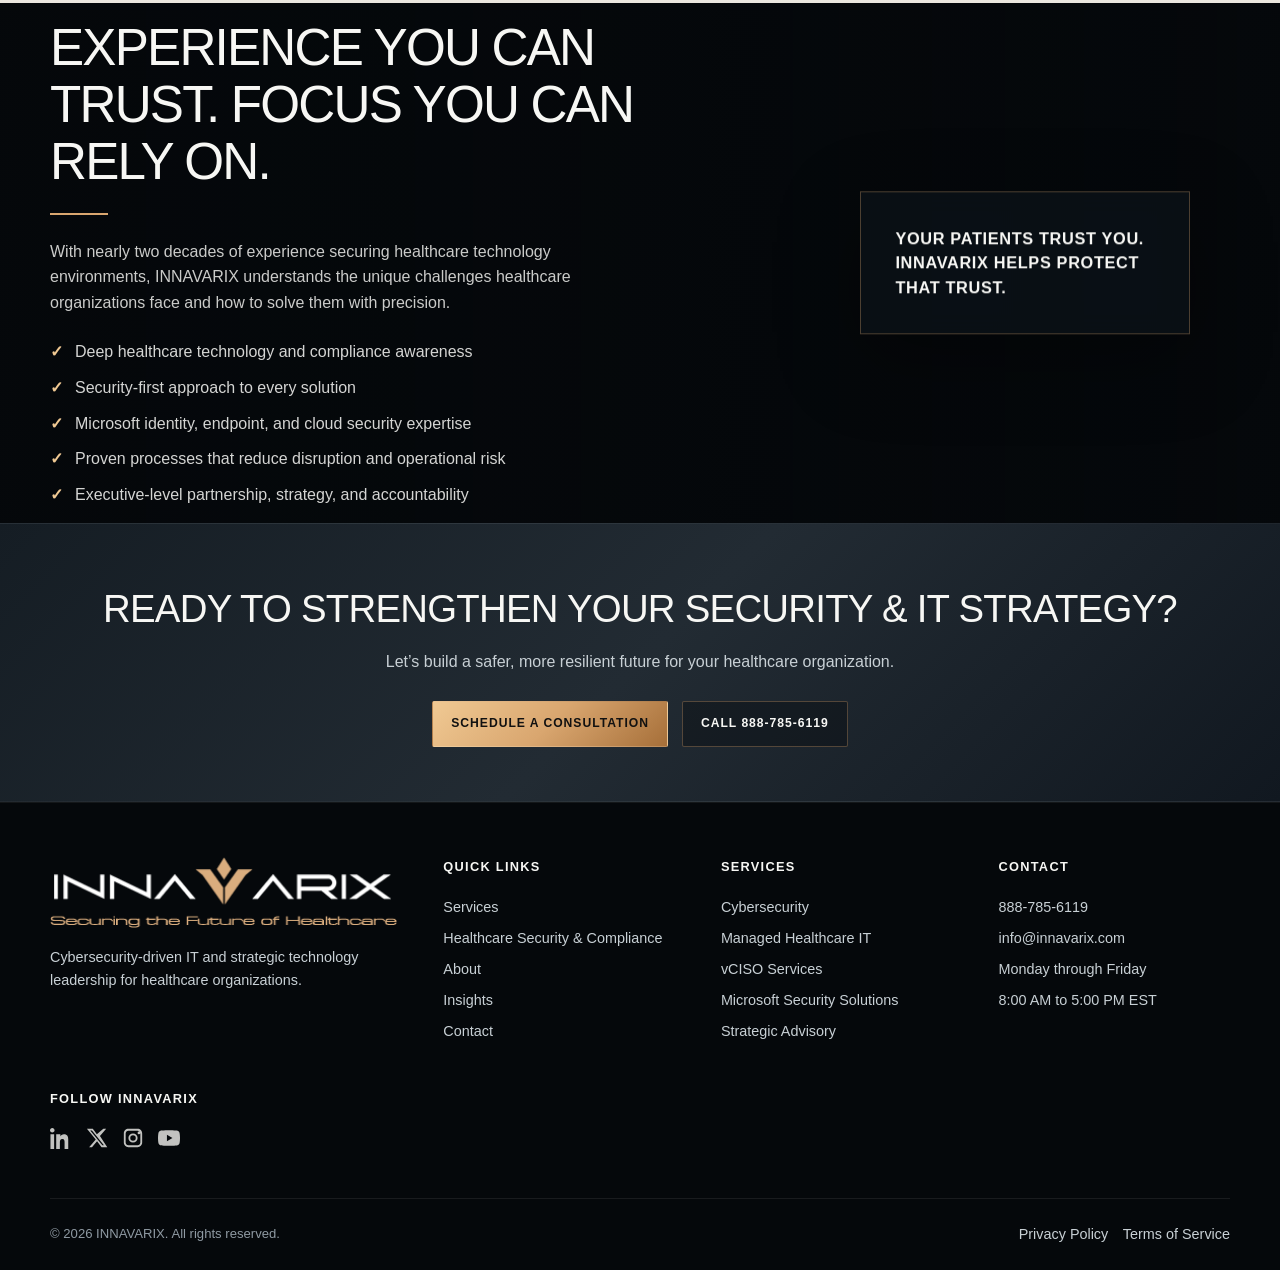
==== commit 8dbfbd79: "Update index.html" ====
--- a/Innavarix/index.html
+++ b/Innavarix/index.html
@@ -405,11 +405,40 @@
               <li>8:00 AM to 5:00 PM EST</li>
             </ul>
           </div>
+
+          <div>
+            <h4>Follow INNAVARIX</h4>
+            <div style="display: flex; align-items: center; gap: 14px; margin-top: 12px;">
+              <a href="https://www.linkedin.com/company/innavarix/" target="_blank" rel="noopener noreferrer" aria-label="LinkedIn" style="color: rgba(247,247,244,0.78); transition: color 160ms ease;">
+                <svg width="22" height="22" viewBox="0 0 24 24" fill="currentColor" aria-hidden="true">
+                  <path d="M4.98 3.5C4.98 4.88 3.87 6 2.5 6S0 4.88 0 3.5 1.11 1 2.5 1 4.98 2.12 4.98 3.5zM.5 8h4V24h-4V8zm7 0h3.8v2.2h.1c.53-1 1.82-2.2 3.75-2.2 4 0 4.75 2.63 4.75 6V24h-4v-7.1c0-1.7-.03-3.9-2.38-3.9-2.38 0-2.75 1.86-2.75 3.78V24h-4V8z"/>
+                </svg>
+              </a>
+
+              <a href="https://x.com/innavarix" target="_blank" rel="noopener noreferrer" aria-label="X" style="color: rgba(247,247,244,0.78); transition: color 160ms ease;">
+                <svg width="22" height="22" viewBox="0 0 24 24" fill="currentColor" aria-hidden="true">
+                  <path d="M18.9 2H22l-6.77 7.73L23.2 22h-6.25l-4.9-6.4L6.5 22H3.4l7.24-8.28L1 2h6.4l4.43 5.85L18.9 2zm-1.1 18h1.73L6.46 3.9H4.6L17.8 20z"/>
+                </svg>
+              </a>
+
+              <a href="https://www.instagram.com/innavarix/" target="_blank" rel="noopener noreferrer" aria-label="Instagram" style="color: rgba(247,247,244,0.78); transition: color 160ms ease;">
+                <svg width="22" height="22" viewBox="0 0 24 24" fill="currentColor" aria-hidden="true">
+                  <path d="M7 2C4.24 2 2 4.24 2 7v10c0 2.76 2.24 5 5 5h10c2.76 0 5-2.24 5-5V7c0-2.76-2.24-5-5-5H7zm0 2h10c1.65 0 3 1.35 3 3v10c0 1.65-1.35 3-3 3H7c-1.65 0-3-1.35-3-3V7c0-1.65 1.35-3 3-3zm11.5 1a1.5 1.5 0 100 3 1.5 1.5 0 000-3zM12 7a5 5 0 100 10 5 5 0 000-10zm0 2a3 3 0 110 6 3 3 0 010-6z"/>
+                </svg>
+              </a>
+
+              <a href="https://www.youtube.com/@Innavarix" target="_blank" rel="noopener noreferrer" aria-label="YouTube" style="color: rgba(247,247,244,0.78); transition: color 160ms ease;">
+                <svg width="22" height="22" viewBox="0 0 24 24" fill="currentColor" aria-hidden="true">
+                  <path d="M23.5 6.2a3 3 0 00-2.1-2.1C19.5 3.5 12 3.5 12 3.5s-7.5 0-9.4.6A3 3 0 00.5 6.2 31.6 31.6 0 000 12a31.6 31.6 0 00.5 5.8 3 3 0 002.1 2.1c1.9.6 9.4.6 9.4.6s7.5 0 9.4-.6a3 3 0 002.1-2.1A31.6 31.6 0 0024 12a31.6 31.6 0 00-.5-5.8zM9.75 15.5v-7l6 3.5-6 3.5z"/>
+                </svg>
+              </a>
+            </div>
+          </div>
         </div>
 
         <div class="footer-bottom">
           <span>© 2026 INNAVARIX. All rights reserved.</span>
-          <span><a href="privacy.html">Privacy Policy</a>&nbsp;&nbsp;&nbsp;<a href="terms.html">Terms of Service</a></span>
+          <span><a href="privacy.html">Privacy Policy</a>&nbsp;&nbsp;&nbsp; <a href="terms.html">Terms of Service</a></span>
         </div>
       </div>
     </footer
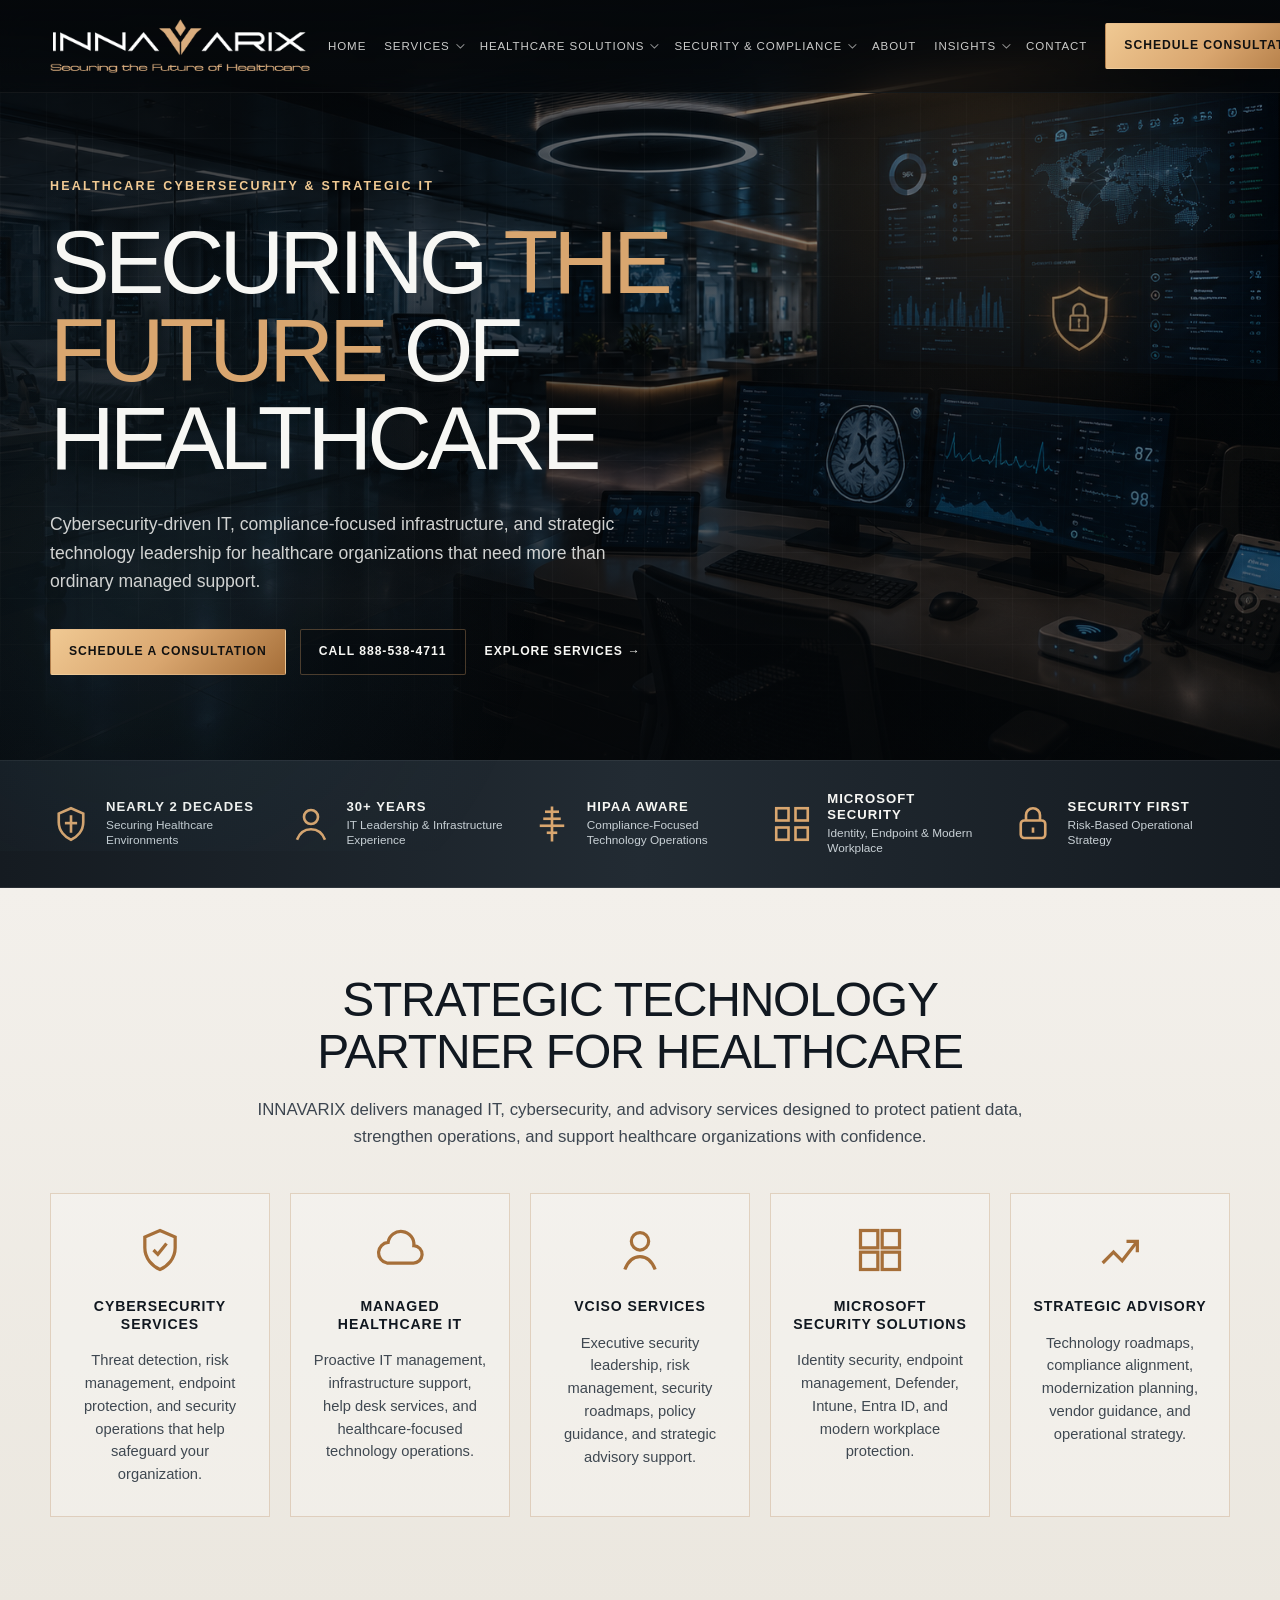
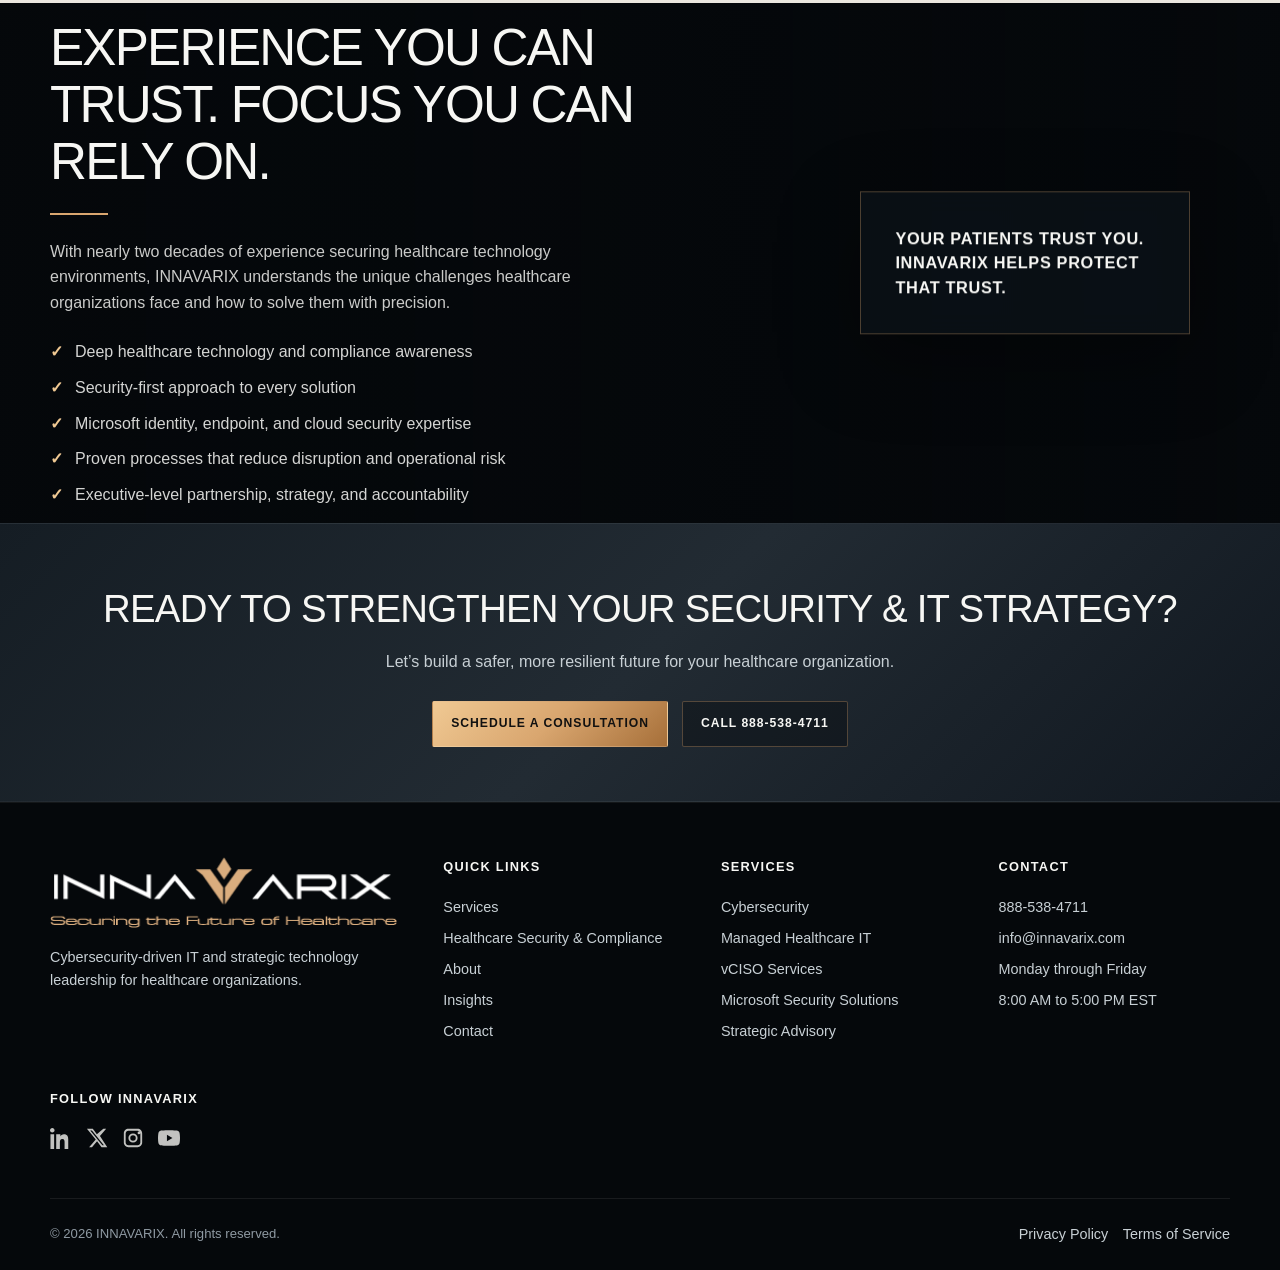
==== commit 95fa2bd2: "Update index.html" ====
--- a/Innavarix/index.html
+++ b/Innavarix/index.html
@@ -27,9 +27,9 @@
                   <h3>Managed Healthcare IT</h3>
                   <p>Operational support for secure, reliable healthcare environments.</p>
                   <a href="#services">Infrastructure Management</a>
-                  <a href="#services">Help Desk & Support</a>
                   <a href="#services">Microsoft 365 Management</a>
                   <a href="#services">Endpoint Management</a>
+                  <a href="#services">Operational Support Models</a>
                 </div>
                 <div class="mega-column">
                   <h3>Cybersecurity Services</h3>
@@ -140,7 +140,7 @@
           </div>
 
           <div class="nav-item simple">
-            <a class="nav-link no-arrow" href="#about">About</a>
+            <a class="nav-link no-arrow" href="about.html">About</a>
           </div>
 
           <div class="nav-item">
@@ -189,7 +189,7 @@
         </nav>
 
         <div class="nav-actions">
-          <a class="button gold" href="#consultation">Schedule Consultation</a>
+          <a class="button gold" href="booking.html">Schedule Consultation</a>
         </div>
 
         <button class="mobile-toggle" id="mobileMenuToggle" aria-label="Open menu" aria-expanded="false" aria-controls="mobileMenu">Menu</button>
@@ -232,7 +232,7 @@
           </div>
         </div>
 
-        <a class="mobile-menu-link" href="#about">About</a>
+        <a class="mobile-menu-link" href="about.html">About</a>
 
         <div class="mobile-accordion">
           <button class="mobile-accordion-trigger" type="button" aria-expanded="false">Insights</button>
@@ -245,7 +245,7 @@
         </div>
 
         <a class="mobile-menu-link" href="#contact">Contact</a>
-        <a class="button gold mobile-cta" href="#consultation">Schedule Consultation</a>
+        <a class="button gold mobile-cta" href="booking.html">Schedule Consultation</a>
       </nav>
       </div>
     </header>
@@ -258,8 +258,8 @@
             <h1>Securing <span>The Future</span> of Healthcare</h1>
             <p class="hero-copy">Cybersecurity-driven IT, compliance-focused infrastructure, and strategic technology leadership for healthcare organizations that need more than ordinary managed support.</p>
             <div class="hero-actions">
-              <a class="button gold" href="#consultation">Schedule a Consultation</a>
-              <a class="button outline" href="tel:18887856119">Call 888-785-6119</a>
+              <a class="button gold" href="booking.html">Schedule a Consultation</a>
+              <a class="button outline" href="tel:18887856119">Call 888-538-4711</a>
               <a class="button text" href="#services">Explore Services →</a>
             </div>
           </div>
@@ -358,7 +358,7 @@
           <p>Let’s build a safer, more resilient future for your healthcare organization.</p>
           <div class="cta-actions">
             <a class="button gold" href="#">Schedule a Consultation</a>
-            <a class="button outline" href="tel:18887856119">Call 888-785-6119</a>
+            <a class="button outline" href="tel:18887856119">Call 888-538-4711</a>
           </div>
         </div>
       </section>
@@ -379,7 +379,7 @@
             <ul>
               <li><a href="#services">Services</a></li>
               <li><a href="#security">Healthcare Security & Compliance</a></li>
-              <li><a href="#about">About</a></li>
+              <li><a href="about.html">About</a></li>
               <li><a href="#insights">Insights</a></li>
               <li><a href="#contact">Contact</a></li>
             </ul>
@@ -399,7 +399,7 @@
           <div>
             <h4>Contact</h4>
             <ul>
-              <li><a href="tel:18887856119">888-785-6119</a></li>
+              <li><a href="tel:18887856119">888-538-4711</a></li>
               <li><a href="mailto:info@innavarix.com">info@innavarix.com</a></li>
               <li>Monday through Friday</li>
               <li>8:00 AM to 5:00 PM EST</li>
